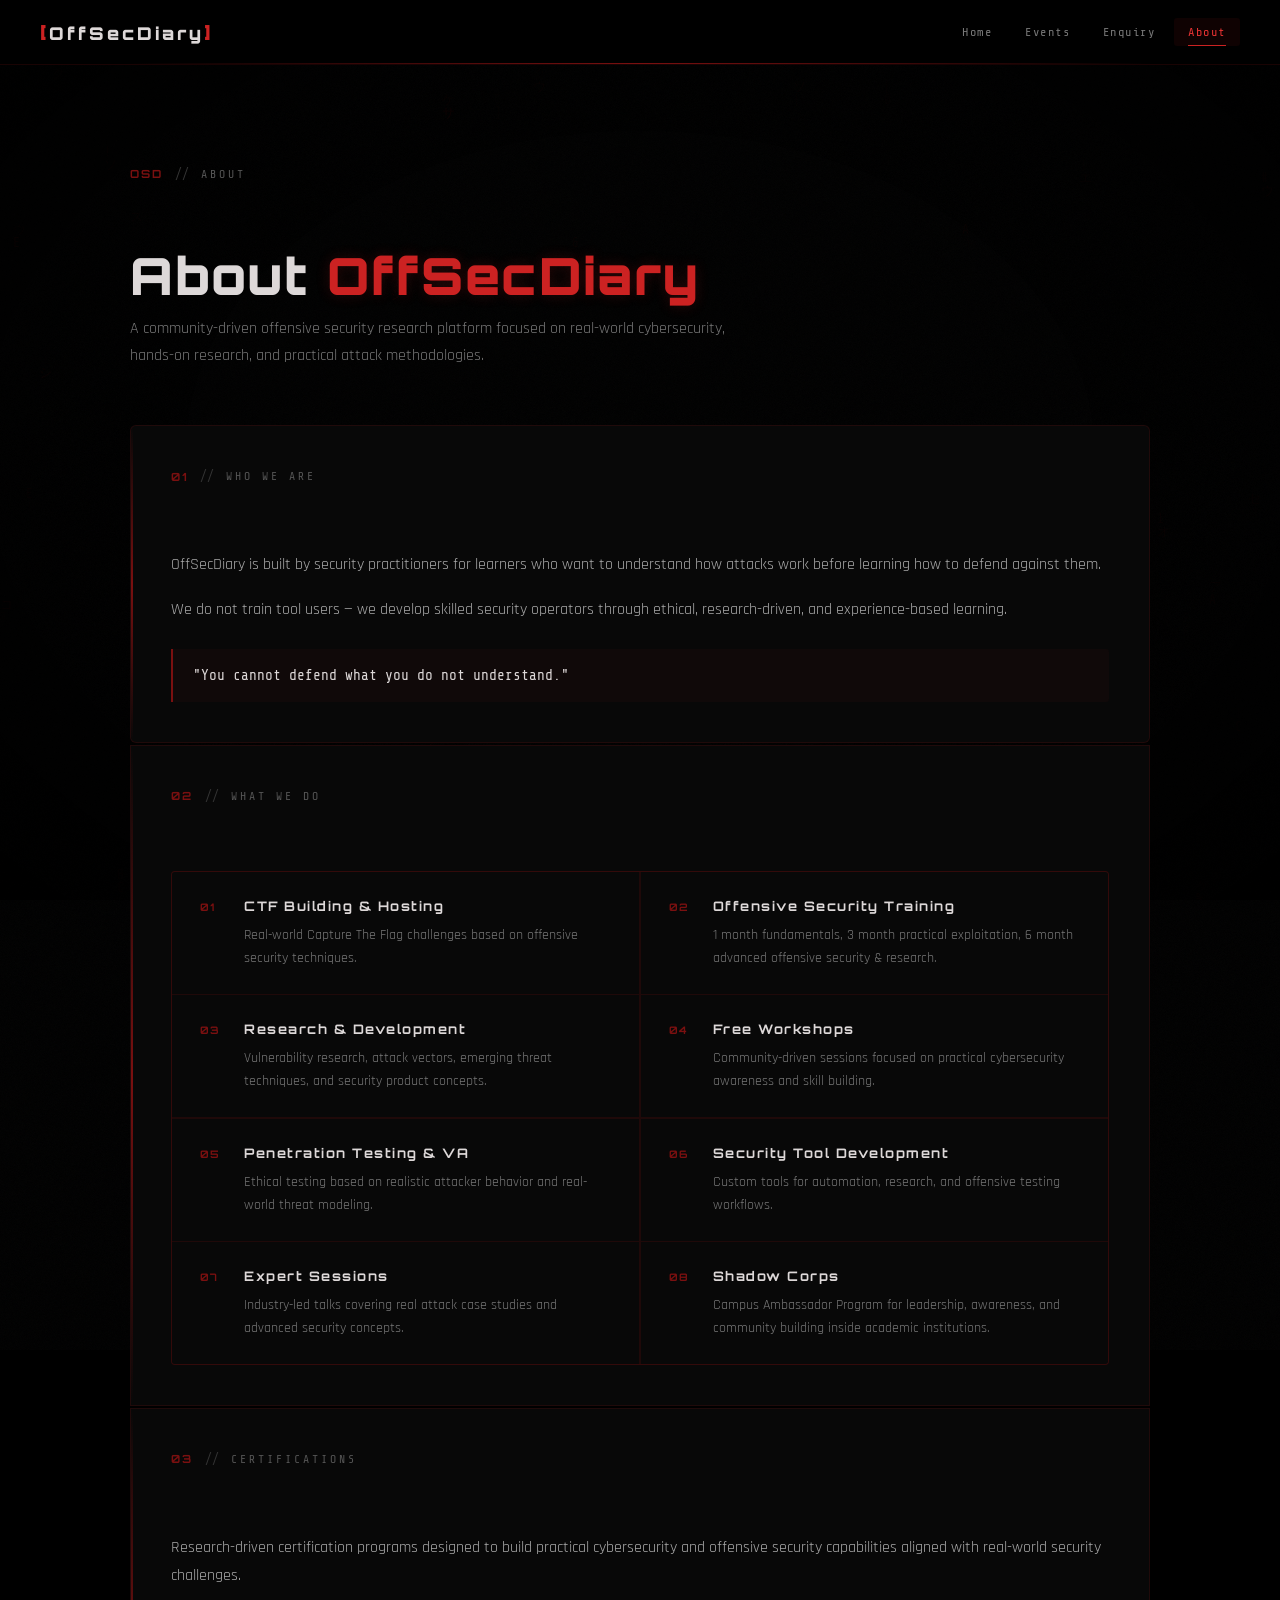
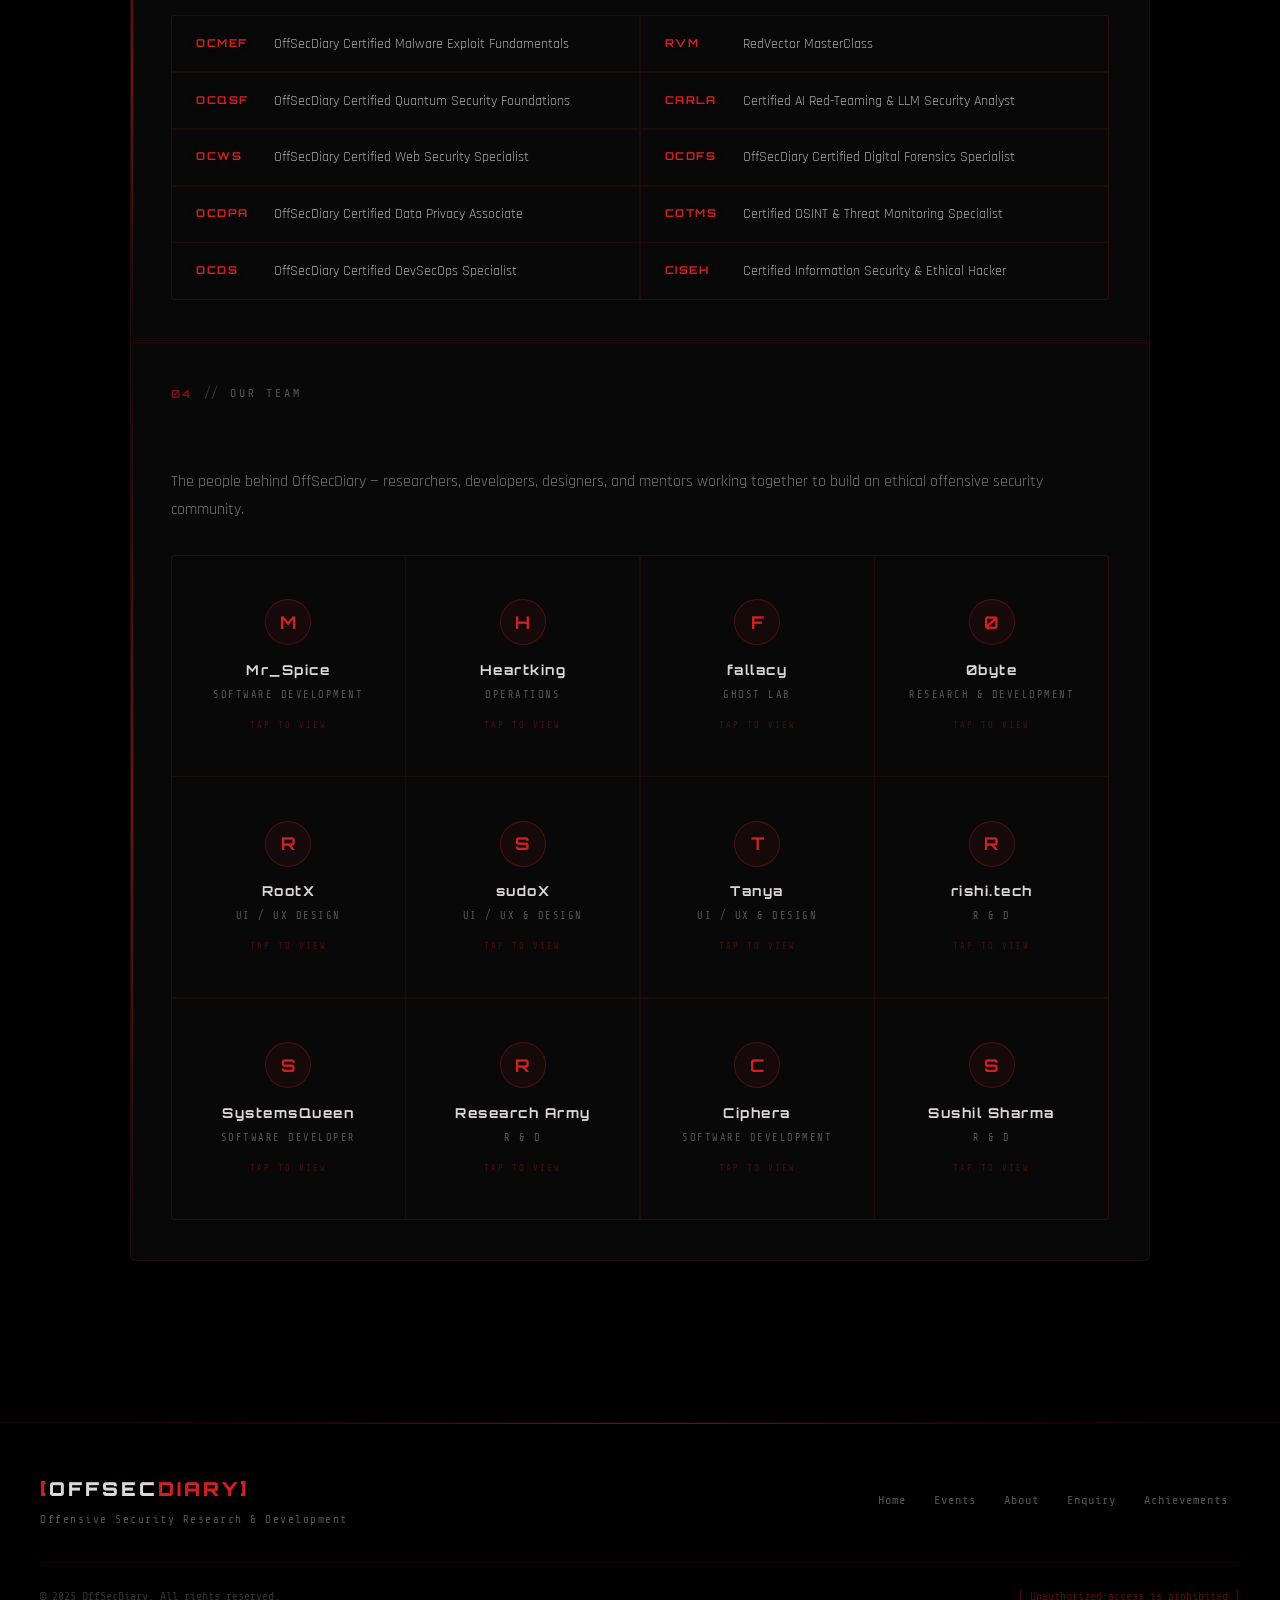
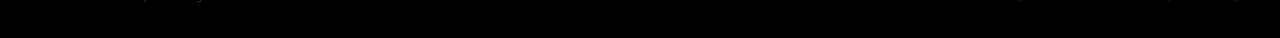
==== html/about.html @ 9fb56f32 "Initial commit - OffSecDiary Website V1" ====
<!DOCTYPE html>
<html lang="en">
<head>
  <meta charset="UTF-8" />
  <meta name="viewport" content="width=device-width, initial-scale=1.0" />
  <title>About — OffSecDiary</title>
  <link rel="preconnect" href="https://fonts.googleapis.com">
  <link rel="preconnect" href="https://fonts.gstatic.com" crossorigin>
  <link href="https://fonts.googleapis.com/css2?family=Orbitron:wght@700;900&family=Rajdhani:wght@300;400;500;600&family=Share+Tech+Mono&display=swap" rel="stylesheet">
  <link rel="stylesheet" href="../css/home.css">
  <link rel="stylesheet" href="../css/about.css">
</head>
<body>

  <canvas id="bg-canvas"></canvas>
  <div class="grain"></div>
  <div class="vignette"></div>

  <!-- NAV -->
  <nav class="nav">
    <div class="nav-inner">
      <a href="home.html" class="nav-logo">
        <span class="nl-b">[</span>OffSecDiary<span class="nl-b">]</span>
      </a>
      <button class="nav-burger" id="burger" aria-label="Toggle menu">
        <span></span><span></span><span></span>
      </button>
      <ul class="nav-links" id="navLinks">
        <li><a href="home.html">Home</a></li>
        <li><a href="events.html">Events</a></li>
        <li><a href="enquiry.html">Enquiry</a></li>
        <li><a href="about.html" class="active">About</a></li>
        <!--<li><a href="achievements.html">Achievements</a></li>-->
      </ul>
    </div>
  </nav>

  <!-- PAGE -->
  <main class="page-main">
    <div class="page-inner">

      <!-- Page header -->
      <div class="page-header" data-reveal>
        <div class="sec-label">
          <span class="slab-n">OSD</span>
          <span class="slab-slash">//</span>
          <span class="slab-t">ABOUT</span>
        </div>
        <h1 class="page-title">About <span class="t-red">OffSecDiary</span></h1>
        <p class="page-sub">A community-driven offensive security research platform focused on real-world cybersecurity, hands-on research, and practical attack methodologies.</p>
      </div>

      <!-- ===== 01 WHO WE ARE ===== -->
      <div class="about-block" data-reveal>
        <div class="sec-label">
          <span class="slab-n">01</span>
          <span class="slab-slash">//</span>
          <span class="slab-t">WHO WE ARE</span>
        </div>
        <div class="about-block-body">
          <p>OffSecDiary is built by security practitioners for learners who want to understand how attacks work before learning how to defend against them.</p>
          <p>We do not train tool users — we develop skilled security operators through ethical, research-driven, and experience-based learning.</p>
          <blockquote class="about-quote">"You cannot defend what you do not understand."</blockquote>
        </div>
      </div>

      <!-- ===== 02 WHAT WE DO ===== -->
      <div class="about-block" data-reveal>
        <div class="sec-label">
          <span class="slab-n">02</span>
          <span class="slab-slash">//</span>
          <span class="slab-t">WHAT WE DO</span>
        </div>
        <div class="about-block-body">
          <div class="what-grid">

            <div class="what-item">
              <span class="what-num">01</span>
              <div>
                <h4>CTF Building &amp; Hosting</h4>
                <p>Real-world Capture The Flag challenges based on offensive security techniques.</p>
              </div>
            </div>

            <div class="what-item">
              <span class="what-num">02</span>
              <div>
                <h4>Offensive Security Training</h4>
                <p>1 month fundamentals, 3 month practical exploitation, 6 month advanced offensive security &amp; research.</p>
              </div>
            </div>

            <div class="what-item">
              <span class="what-num">03</span>
              <div>
                <h4>Research &amp; Development</h4>
                <p>Vulnerability research, attack vectors, emerging threat techniques, and security product concepts.</p>
              </div>
            </div>

            <div class="what-item">
              <span class="what-num">04</span>
              <div>
                <h4>Free Workshops</h4>
                <p>Community-driven sessions focused on practical cybersecurity awareness and skill building.</p>
              </div>
            </div>

            <div class="what-item">
              <span class="what-num">05</span>
              <div>
                <h4>Penetration Testing &amp; VA</h4>
                <p>Ethical testing based on realistic attacker behavior and real-world threat modeling.</p>
              </div>
            </div>

            <div class="what-item">
              <span class="what-num">06</span>
              <div>
                <h4>Security Tool Development</h4>
                <p>Custom tools for automation, research, and offensive testing workflows.</p>
              </div>
            </div>

            <div class="what-item">
              <span class="what-num">07</span>
              <div>
                <h4>Expert Sessions</h4>
                <p>Industry-led talks covering real attack case studies and advanced security concepts.</p>
              </div>
            </div>

            <div class="what-item">
              <span class="what-num">08</span>
              <div>
                <h4>Shadow Corps</h4>
                <p>Campus Ambassador Program for leadership, awareness, and community building inside academic institutions.</p>
              </div>
            </div>

          </div>
        </div>
      </div>

      <!-- ===== 03 CERTIFICATIONS ===== -->
      <div class="about-block" data-reveal>
        <div class="sec-label">
          <span class="slab-n">03</span>
          <span class="slab-slash">//</span>
          <span class="slab-t">CERTIFICATIONS</span>
        </div>
        <div class="about-block-body">
          <p>Research-driven certification programs designed to build practical cybersecurity and offensive security capabilities aligned with real-world security challenges.</p>
          <div class="cert-grid">

            <div class="cert-item">
              <span class="cert-code">OCMEF</span>
              <span class="cert-name">OffSecDiary Certified Malware Exploit Fundamentals</span>
            </div>

            <div class="cert-item">
              <span class="cert-code">RVM</span>
              <span class="cert-name">RedVector MasterClass</span>
            </div>

            <div class="cert-item">
              <span class="cert-code">OCQSF</span>
              <span class="cert-name">OffSecDiary Certified Quantum Security Foundations</span>
            </div>

            <div class="cert-item">
              <span class="cert-code">CARLA</span>
              <span class="cert-name">Certified AI Red-Teaming &amp; LLM Security Analyst</span>
            </div>

            <div class="cert-item">
              <span class="cert-code">OCWS</span>
              <span class="cert-name">OffSecDiary Certified Web Security Specialist</span>
            </div>

            <div class="cert-item">
              <span class="cert-code">OCDFS</span>
              <span class="cert-name">OffSecDiary Certified Digital Forensics Specialist</span>
            </div>

            <div class="cert-item">
              <span class="cert-code">OCDPA</span>
              <span class="cert-name">OffSecDiary Certified Data Privacy Associate</span>
            </div>

            <div class="cert-item">
              <span class="cert-code">COTMS</span>
              <span class="cert-name">Certified OSINT &amp; Threat Monitoring Specialist</span>
            </div>

            <div class="cert-item">
              <span class="cert-code">OCDS</span>
              <span class="cert-name">OffSecDiary Certified DevSecOps Specialist</span>
            </div>

            <div class="cert-item">
              <span class="cert-code">CISEH</span>
              <span class="cert-name">Certified Information Security &amp; Ethical Hacker</span>
            </div>

          </div>
        </div>
      </div>

      <!-- ===== 04 TEAM ===== -->
      <div class="about-block" data-reveal>
        <div class="sec-label">
          <span class="slab-n">04</span>
          <span class="slab-slash">//</span>
          <span class="slab-t">OUR TEAM</span>
        </div>
        <p class="about-block-desc">The people behind OffSecDiary — researchers, developers, designers, and mentors working together to build an ethical offensive security community.</p>

        <div class="team-grid">

          <div class="team-card" tabindex="0">
            <div class="team-inner">
              <div class="team-front">
                <span class="team-avatar">M</span>
                <h3>Mr_Spice</h3>
                <span class="team-role">Software Development</span>
                <span class="team-flip-hint">TAP TO VIEW</span>
              </div>
              <div class="team-back">
                <h4>Mr_Spice</h4>
                <ul>
                  <li>Full-stack development</li>
                  <li>Testing</li>
                </ul>
              </div>
            </div>
          </div>

          <div class="team-card" tabindex="0">
            <div class="team-inner">
              <div class="team-front">
                <span class="team-avatar">H</span>
                <h3>Heartking</h3>
                <span class="team-role">Operations</span>
                <span class="team-flip-hint">TAP TO VIEW</span>
              </div>
              <div class="team-back">
                <h4>Heartking</h4>
                <ul>
                  <li>Detection engineering</li>
                  <li>Purple teaming</li>
                </ul>
              </div>
            </div>
          </div>

          <div class="team-card" tabindex="0">
            <div class="team-inner">
              <div class="team-front">
                <span class="team-avatar">F</span>
                <h3>fallacy</h3>
                <span class="team-role">Ghost Lab</span>
                <span class="team-flip-hint">TAP TO VIEW</span>
              </div>
              <div class="team-back">
                <h4>fallacy</h4>
                <ul>
                  <li>Java</li>
                  <li>C</li>
                  <li>Python</li>
                  <li>SolidWorks</li>
                </ul>
              </div>
            </div>
          </div>

          <div class="team-card" tabindex="0">
            <div class="team-inner">
              <div class="team-front">
                <span class="team-avatar">0</span>
                <h3>0byte</h3>
                <span class="team-role">Research &amp; Development</span>
                <span class="team-flip-hint">TAP TO VIEW</span>
              </div>
              <div class="team-back">
                <h4>0byte</h4>
                <ul>
                  <li>Vulnerability assessment</li>
                  <li>Penetration testing</li>
                </ul>
              </div>
            </div>
          </div>

          <div class="team-card" tabindex="0">
            <div class="team-inner">
              <div class="team-front">
                <span class="team-avatar">R</span>
                <h3>RootX</h3>
                <span class="team-role">UI / UX Design</span>
                <span class="team-flip-hint">TAP TO VIEW</span>
              </div>
              <div class="team-back">
                <h4>RootX</h4>
                <ul>
                  <li>Python</li>
                  <li>UI design</li>
                  <li>Cybersecurity</li>
                </ul>
              </div>
            </div>
          </div>

          <div class="team-card" tabindex="0">
            <div class="team-inner">
              <div class="team-front">
                <span class="team-avatar">S</span>
                <h3>sudoX</h3>
                <span class="team-role">UI / UX &amp; Design</span>
                <span class="team-flip-hint">TAP TO VIEW</span>
              </div>
              <div class="team-back">
                <h4>sudoX</h4>
                <ul>
                  <li>Python</li>
                  <li>UI/UX design</li>
                </ul>
              </div>
            </div>
          </div>

          <div class="team-card" tabindex="0">
            <div class="team-inner">
              <div class="team-front">
                <span class="team-avatar">T</span>
                <h3>Tanya</h3>
                <span class="team-role">UI / UX &amp; Design</span>
                <span class="team-flip-hint">TAP TO VIEW</span>
              </div>
              <div class="team-back">
                <h4>Tanya</h4>
                <ul>
                  <li>Python</li>
                  <li>UI/UX</li>
                </ul>
              </div>
            </div>
          </div>

          <div class="team-card" tabindex="0">
            <div class="team-inner">
              <div class="team-front">
                <span class="team-avatar">R</span>
                <h3>rishi.tech</h3>
                <span class="team-role">R &amp; D</span>
                <span class="team-flip-hint">TAP TO VIEW</span>
              </div>
              <div class="team-back">
                <h4>rishi.tech</h4>
                <ul>
                  <li>Research</li>
                  <li>Technical analysis</li>
                </ul>
              </div>
            </div>
          </div>

          <div class="team-card" tabindex="0">
            <div class="team-inner">
              <div class="team-front">
                <span class="team-avatar">S</span>
                <h3>SystemsQueen</h3>
                <span class="team-role">Software Developer</span>
                <span class="team-flip-hint">TAP TO VIEW</span>
              </div>
              <div class="team-back">
                <h4>SystemsQueen</h4>
                <ul>
                  <li>Backend development</li>
                  <li>API design</li>
                  <li>System architecture</li>
                </ul>
              </div>
            </div>
          </div>

          <div class="team-card" tabindex="0">
            <div class="team-inner">
              <div class="team-front">
                <span class="team-avatar">R</span>
                <h3>Research Army</h3>
                <span class="team-role">R &amp; D</span>
                <span class="team-flip-hint">TAP TO VIEW</span>
              </div>
              <div class="team-back">
                <h4>Research Army</h4>
                <ul>
                  <li>NLP (learning)</li>
                </ul>
              </div>
            </div>
          </div>

          <div class="team-card" tabindex="0">
            <div class="team-inner">
              <div class="team-front">
                <span class="team-avatar">C</span>
                <h3>Ciphera</h3>
                <span class="team-role">Software Development</span>
                <span class="team-flip-hint">TAP TO VIEW</span>
              </div>
              <div class="team-back">
                <h4>Ciphera</h4>
                <ul>
                  <li>Frontend development</li>
                  <li>UI structuring</li>
                  <li>Secure design</li>
                </ul>
              </div>
            </div>
          </div>

          <div class="team-card" tabindex="0">
            <div class="team-inner">
              <div class="team-front">
                <span class="team-avatar">S</span>
                <h3>Sushil Sharma</h3>
                <span class="team-role">R &amp; D</span>
                <span class="team-flip-hint">TAP TO VIEW</span>
              </div>
              <div class="team-back">
                <h4>Sushil Sharma</h4>
                <ul>
                  <li>Research</li>
                </ul>
              </div>
            </div>
          </div>

        </div>
      </div>

    </div>
  </main>

  <!-- FOOTER -->
  <footer class="footer">
    <div class="footer-inner">
      <div class="footer-top">
        <div class="ft-brand">
          <span class="ft-logo"><span class="nl-b">[</span>OFFSEC<span class="t-red">DIARY</span><span class="nl-b">]</span></span>
          <span class="ft-tagline">Offensive Security Research &amp; Development</span>
        </div>
        <nav class="ft-nav">
          <a href="home.html">Home</a>
          <a href="events.html">Events</a>
          <a href="about.html">About</a>
          <a href="enquiry.html">Enquiry</a>
          <a href="achievements.html">Achievements</a>
        </nav>
      </div>
      <div class="footer-bottom">
        <span>© 2025 OffSecDiary. All rights reserved.</span>
        <span class="ft-warn">[ Unauthorized access is prohibited ]</span>
      </div>
    </div>
  </footer>

  <script src="../js/home.js"></script>
  <script src="../js/about.js"></script>
</body>
</html>
---- css/home.css ----
/* =====================================================
   OFFSECDIARY — home.css
   Theme: Black · Deep Red · Maroon · Dark Grey
   ===================================================== */

/* ---- Variables ---- */
:root {
  --black:       #000000;
  --bg-1:        #080808;
  --bg-2:        #0e0e0e;
  --bg-3:        #141414;
  --bg-4:        #1a1a1a;

  --red:         #cc2222;
  --red-bright:  #e83333;
  --red-dim:     #7a1010;
  --maroon:      #5c0f0f;
  --maroon-deep: #300808;

  --grey-1: #222222;
  --grey-2: #333333;
  --grey-3: #555555;
  --grey-4: #777777;
  --grey-5: #aaaaaa;
  --grey-6: #cccccc;

  --text:       #ddd8d8;
  --text-muted: #666666;

  --border:     rgba(140, 20, 20, 0.18);
  --border-mid: rgba(180, 30, 30, 0.35);
  --border-hi:  rgba(204, 34, 34, 0.6);

  --glow:    rgba(204, 34, 34, 0.4);
  --glow-sm: rgba(204, 34, 34, 0.2);

  --font-display: 'Orbitron', sans-serif;
  --font-body:    'Rajdhani', sans-serif;
  --font-mono:    'Share Tech Mono', monospace;

  --ease: cubic-bezier(0.4, 0, 0.2, 1);
  --dur: 0.35s;
  --dur-slow: 0.7s;
}

/* ---- Reset ---- */
*, *::before, *::after { margin: 0; padding: 0; box-sizing: border-box; }
html { scroll-behavior: smooth; overflow-x: hidden; }
body {
  font-family: var(--font-body);
  background: var(--black);
  color: var(--text);
  overflow-x: hidden;
  line-height: 1.65;
  -webkit-font-smoothing: antialiased;
}
a { text-decoration: none; color: inherit; }
ul { list-style: none; }

/* ---- Ambient Layers ---- */
#bg-canvas {
  position: fixed;
  inset: 0;
  z-index: 0;
  opacity: 0.06;
  pointer-events: none;
}

.grain {
  position: fixed;
  inset: -50%;
  z-index: 1;
  width: 200%;
  height: 200%;
  opacity: 0.025;
  pointer-events: none;
  background-image: url("data:image/svg+xml,%3Csvg viewBox='0 0 512 512' xmlns='http://www.w3.org/2000/svg'%3E%3Cfilter id='n'%3E%3CfeTurbulence type='fractalNoise' baseFrequency='0.75' numOctaves='4' stitchTiles='stitch'/%3E%3C/filter%3E%3Crect width='100%25' height='100%25' filter='url(%23n)'/%3E%3C/svg%3E");
  background-size: 256px;
  animation: grain-shift 8s steps(10) infinite;
}

@keyframes grain-shift {
  0%   { transform: translate(0, 0); }
  10%  { transform: translate(-5%, -5%); }
  20%  { transform: translate(-10%, 5%); }
  30%  { transform: translate(5%, -10%); }
  40%  { transform: translate(-5%, 15%); }
  50%  { transform: translate(-10%, 5%); }
  60%  { transform: translate(15%, 0); }
  70%  { transform: translate(0, 10%); }
  80%  { transform: translate(-15%, 0); }
  90%  { transform: translate(10%, 5%); }
  100% { transform: translate(5%, 0); }
}

.vignette {
  position: fixed;
  inset: 0;
  z-index: 2;
  background: radial-gradient(ellipse at center, transparent 50%, rgba(0,0,0,0.75) 100%);
  pointer-events: none;
}

/* ===================== NAV ===================== */
.nav {
  position: fixed;
  top: 0; left: 0; right: 0;
  z-index: 100;
  background: rgba(0,0,0,0.9);
  backdrop-filter: blur(20px);
  border-bottom: 1px solid var(--border);
}

.nav::after {
  content: '';
  position: absolute;
  bottom: 0; left: 10%; right: 10%;
  height: 1px;
  background: linear-gradient(90deg, transparent, var(--red-dim), transparent);
}

.nav-inner {
  max-width: 1280px;
  margin: 0 auto;
  padding: 0 2.5rem;
  height: 64px;
  display: flex;
  align-items: center;
  gap: 3rem;
}

.nav-logo {
  font-family: var(--font-display);
  font-size: 1.1rem;
  font-weight: 900;
  letter-spacing: 3px;
  color: var(--text);
  white-space: nowrap;
}

.nl-b {
  color: var(--red);
  font-size: 1.3rem;
}

.nav-links {
  display: flex;
  gap: 0.25rem;
  margin-left: auto;
}

.nav-links a {
  font-family: var(--font-mono);
  font-size: 0.75rem;
  letter-spacing: 1.5px;
  color: var(--grey-4);
  padding: 0.45rem 0.9rem;
  border-radius: 3px;
  transition: color var(--dur) var(--ease),
              background var(--dur) var(--ease);
  position: relative;
}

.nav-links a::after {
  content: '';
  position: absolute;
  bottom: 0; left: 0.9rem; right: 0.9rem;
  height: 1px;
  background: var(--red);
  transform: scaleX(0);
  transform-origin: left;
  transition: transform var(--dur) var(--ease);
}

.nav-links a:hover,
.nav-links a.active {
  color: var(--text);
  background: rgba(204,34,34,0.07);
}

.nav-links a.active { color: var(--red-bright); }

.nav-links a:hover::after,
.nav-links a.active::after {
  transform: scaleX(1);
}

/* Mobile burger */
.nav-burger {
  display: none;
  flex-direction: column;
  gap: 5px;
  background: none;
  border: 1px solid var(--border-mid);
  padding: 0.45rem 0.5rem;
  border-radius: 3px;
  cursor: pointer;
  margin-left: auto;
}

.nav-burger span {
  width: 20px;
  height: 2px;
  background: var(--red);
  display: block;
  transition: var(--dur) var(--ease);
}

/* ===================== HERO ===================== */
.hero {
  min-height: 100vh;
  display: flex;
  align-items: center;
  justify-content: center;
  padding: 100px 2.5rem 6rem;
  position: relative;
  z-index: 10;
  overflow: hidden;
}

/* Subtle grid overlay */
.hero::before {
  content: '';
  position: absolute;
  inset: 0;
  background-image:
    linear-gradient(rgba(140,20,20,0.05) 1px, transparent 1px),
    linear-gradient(90deg, rgba(140,20,20,0.05) 1px, transparent 1px);
  background-size: 80px 80px;
  pointer-events: none;
}

/* Radial red glow under content */
.hero::after {
  content: '';
  position: absolute;
  top: 50%; left: 50%;
  transform: translate(-50%, -50%);
  width: 700px;
  height: 700px;
  background: radial-gradient(ellipse, rgba(92,15,15,0.18) 0%, transparent 70%);
  pointer-events: none;
}

.hero-inner {
  max-width: 820px;
  width: 100%;
  text-align: center;
  position: relative;
  z-index: 2;
  display: flex;
  flex-direction: column;
  align-items: center;
  gap: 2.5rem;
}

/* Logo block */
.hero-logo-block {
  display: flex;
  align-items: center;
  gap: 2rem;
}

.logo-mark {
  width: 80px;
  height: 80px;
  flex-shrink: 0;
  filter: drop-shadow(0 0 12px rgba(204,34,34,0.35));
  animation: logo-breathe 4s ease-in-out infinite;
}

@keyframes logo-breathe {
  0%,100% { filter: drop-shadow(0 0 12px rgba(204,34,34,0.35)); }
  50%      { filter: drop-shadow(0 0 22px rgba(204,34,34,0.6)); }
}

.logo-text-block {
  text-align: left;
}

.logo-wordmark {
  font-family: var(--font-display);
  font-size: clamp(2.2rem, 6vw, 3.8rem);
  font-weight: 900;
  letter-spacing: 4px;
  color: var(--text);
  line-height: 1;
  margin-bottom: 0.4rem;
}

.lw-red {
  color: var(--red);
  text-shadow: 0 0 18px var(--glow-sm);
}

.logo-tagline {
  font-family: var(--font-mono);
  font-size: 0.78rem;
  color: var(--grey-4);
  letter-spacing: 2px;
  text-transform: uppercase;
}

/* Divider */
.hero-rule {
  display: flex;
  align-items: center;
  gap: 1rem;
  width: 100%;
  max-width: 600px;
}

.hr-line {
  flex: 1;
  height: 1px;
  background: linear-gradient(90deg, transparent, var(--border-mid));
}

.hr-line:last-child {
  background: linear-gradient(90deg, var(--border-mid), transparent);
}

.hr-mono {
  font-family: var(--font-mono);
  font-size: 0.7rem;
  color: var(--red-dim);
  letter-spacing: 2px;
  white-space: nowrap;
}

/* Hero description */
.hero-desc {
  font-size: 1.1rem;
  color: var(--grey-5);
  line-height: 1.8;
  max-width: 620px;
  font-weight: 400;
}

/* CTA buttons */
.hero-actions {
  display: flex;
  gap: 1rem;
  flex-wrap: wrap;
  justify-content: center;
}

.btn-primary,
.btn-ghost {
  font-family: var(--font-display);
  font-size: 0.75rem;
  font-weight: 700;
  letter-spacing: 2px;
  padding: 0.8rem 2rem;
  border-radius: 3px;
  display: inline-flex;
  align-items: center;
  cursor: pointer;
  transition: all var(--dur) var(--ease);
}

.btn-primary {
  background: var(--maroon);
  color: var(--text);
  border: 1px solid var(--red-dim);
  box-shadow: 0 0 20px rgba(92,15,15,0.4), inset 0 0 15px rgba(204,34,34,0.05);
}

.btn-primary:hover {
  background: var(--red-dim);
  border-color: var(--red);
  box-shadow: 0 0 30px var(--glow-sm), 0 0 60px rgba(204,34,34,0.1);
  transform: translateY(-2px);
}

.btn-ghost {
  background: transparent;
  color: var(--grey-4);
  border: 1px solid var(--grey-2);
}

.btn-ghost:hover {
  border-color: var(--border-mid);
  color: var(--text);
  background: rgba(204,34,34,0.04);
  transform: translateY(-2px);
}

/* Scroll indicator */
.hero-scroll {
  position: absolute;
  bottom: 2.5rem;
  left: 50%;
  transform: translateX(-50%);
  display: flex;
  flex-direction: column;
  align-items: center;
  gap: 0.5rem;
  opacity: 0.35;
  pointer-events: none;
}

.hs-line {
  width: 1px;
  height: 36px;
  background: linear-gradient(to bottom, transparent, var(--red));
  animation: hs-pulse 2.5s ease-in-out infinite;
}

@keyframes hs-pulse {
  0%,100% { opacity: 0.4; }
  50%      { opacity: 1; }
}

.hs-text {
  font-family: var(--font-mono);
  font-size: 0.6rem;
  letter-spacing: 3px;
  color: var(--red);
}

/* ===================== SECTION SHARED ===================== */
.sec {
  position: relative;
  z-index: 10;
}

.sec-alt {
  background: var(--bg-1);
}

.sec-alt::before,
.sec-alt::after {
  content: '';
  position: absolute;
  left: 0; right: 0;
  height: 1px;
  background: linear-gradient(90deg, transparent, var(--border-mid), transparent);
}
.sec-alt::before { top: 0; }
.sec-alt::after  { bottom: 0; }

.sec-inner {
  max-width: 1280px;
  margin: 0 auto;
  padding: 7rem 2.5rem;
}

/* Section label */
.sec-label {
  display: flex;
  align-items: center;
  gap: 0.75rem;
  margin-bottom: 4rem;
}

.slab-n {
  font-family: var(--font-display);
  font-size: 0.7rem;
  font-weight: 700;
  color: var(--red-dim);
  letter-spacing: 2px;
}

.slab-slash {
  font-family: var(--font-mono);
  color: var(--grey-2);
  font-size: 0.8rem;
}

.slab-t {
  font-family: var(--font-mono);
  font-size: 0.72rem;
  letter-spacing: 3px;
  color: var(--grey-3);
}

/* Section headings */
.sec-heading {
  font-family: var(--font-display);
  font-size: clamp(2rem, 5vw, 3.2rem);
  font-weight: 900;
  line-height: 1.05;
  color: var(--text);
  letter-spacing: 1px;
}

.sec-heading-center {
  text-align: center;
  margin-bottom: 3.5rem;
}

.t-red {
  color: var(--red);
  text-shadow: 0 0 14px var(--glow-sm);
}

/* ===================== ABOUT ===================== */
.about-grid {
  display: grid;
  grid-template-columns: 1fr 1.4fr;
  gap: 5rem;
  align-items: start;
}

.about-right p {
  font-size: 1.02rem;
  color: var(--grey-5);
  line-height: 1.85;
  margin-bottom: 1.2rem;
}

.about-pillars {
  display: flex;
  flex-direction: column;
  gap: 0.65rem;
  margin-top: 2rem;
  padding-top: 2rem;
  border-top: 1px solid var(--border);
}

.ap-item {
  display: flex;
  align-items: center;
  gap: 0.8rem;
  font-family: var(--font-mono);
  font-size: 0.8rem;
  color: var(--grey-4);
  letter-spacing: 1px;
}

.ap-dot {
  width: 5px;
  height: 5px;
  background: var(--red);
  border-radius: 50%;
  flex-shrink: 0;
  box-shadow: 0 0 6px var(--glow-sm);
}

/* ===================== WHO WE ARE ===================== */
.who-grid {
  display: grid;
  grid-template-columns: repeat(3, 1fr);
  gap: 1.5px;
  background: var(--border);
  border: 1px solid var(--border);
  border-radius: 6px;
  overflow: hidden;
}

.who-card {
  background: var(--bg-1);
  padding: 2.5rem 2rem;
  position: relative;
  transition: background var(--dur) var(--ease);
}

.who-card::before {
  content: '';
  position: absolute;
  top: 0; left: 0; right: 0;
  height: 2px;
  background: linear-gradient(90deg, var(--red-dim), var(--maroon));
  transform: scaleX(0);
  transform-origin: left;
  transition: transform 0.5s var(--ease);
}

.who-card:hover { background: var(--bg-2); }
.who-card:hover::before { transform: scaleX(1); }

.wc-icon {
  width: 40px;
  height: 40px;
  border: 1px solid var(--border-mid);
  border-radius: 4px;
  display: flex;
  align-items: center;
  justify-content: center;
  color: var(--red);
  margin-bottom: 1.25rem;
  background: rgba(204,34,34,0.05);
  transition: all var(--dur) var(--ease);
}

.who-card:hover .wc-icon {
  border-color: var(--red);
  box-shadow: 0 0 12px var(--glow-sm);
}

.wc-icon svg { width: 20px; height: 20px; }

.who-card h3 {
  font-family: var(--font-display);
  font-size: 0.88rem;
  font-weight: 700;
  letter-spacing: 1.5px;
  color: var(--text);
  margin-bottom: 0.75rem;
}

.who-card p {
  font-size: 0.92rem;
  color: var(--grey-4);
  line-height: 1.75;
}

/* ===================== WHAT WE DO ===================== */
.work-list {
  display: flex;
  flex-direction: column;
  gap: 0;
  border: 1px solid var(--border);
  border-radius: 6px;
  overflow: hidden;
}

.work-item {
  display: grid;
  grid-template-columns: 60px 1fr auto;
  gap: 2rem;
  align-items: center;
  padding: 2rem 2.5rem;
  border-bottom: 1px solid var(--border);
  background: var(--bg-1);
  transition: background var(--dur) var(--ease), border-color var(--dur) var(--ease);
  position: relative;
  overflow: hidden;
}

.work-item::before {
  content: '';
  position: absolute;
  left: 0; top: 0; bottom: 0;
  width: 2px;
  background: var(--red);
  transform: scaleY(0);
  transform-origin: bottom;
  transition: transform 0.4s var(--ease);
}

.work-item:last-child { border-bottom: none; }
.work-item:hover { background: var(--bg-2); }
.work-item:hover::before { transform: scaleY(1); }

.wi-num {
  font-family: var(--font-display);
  font-size: 0.75rem;
  font-weight: 700;
  color: var(--red-dim);
  letter-spacing: 1px;
  text-align: center;
}

.wi-body { }

.wi-title {
  font-family: var(--font-display);
  font-size: 0.92rem;
  font-weight: 700;
  letter-spacing: 1.5px;
  color: var(--text);
  margin-bottom: 0.4rem;
  transition: color var(--dur) var(--ease);
}

.work-item:hover .wi-title { color: var(--red-bright); }

.wi-desc {
  font-size: 0.9rem;
  color: var(--grey-4);
  line-height: 1.6;
}

.wi-tag {
  font-family: var(--font-mono);
  font-size: 0.65rem;
  letter-spacing: 2px;
  color: var(--grey-3);
  border: 1px solid var(--grey-1);
  padding: 0.3rem 0.8rem;
  border-radius: 2px;
  white-space: nowrap;
  text-align: right;
  transition: all var(--dur) var(--ease);
}

.work-item:hover .wi-tag {
  border-color: var(--border-mid);
  color: var(--red);
}

/* ===================== FOOTER ===================== */
.footer {
  position: relative;
  z-index: 10;
  background: var(--black);
  border-top: 1px solid var(--border);
}

.footer::before {
  content: '';
  position: absolute;
  top: 0; left: 10%; right: 10%;
  height: 1px;
  background: linear-gradient(90deg, transparent, var(--red-dim), transparent);
}

.footer-inner {
  max-width: 1280px;
  margin: 0 auto;
  padding: 3rem 2.5rem 2rem;
}

.footer-top {
  display: flex;
  justify-content: space-between;
  align-items: center;
  gap: 2rem;
  margin-bottom: 2rem;
  flex-wrap: wrap;
}

.ft-brand {
  display: flex;
  flex-direction: column;
  gap: 0.35rem;
}

.ft-logo {
  font-family: var(--font-display);
  font-size: 1.2rem;
  font-weight: 900;
  letter-spacing: 3px;
}

.ft-tagline {
  font-family: var(--font-mono);
  font-size: 0.7rem;
  color: var(--grey-3);
  letter-spacing: 1.5px;
}

.ft-nav {
  display: flex;
  gap: 0.25rem;
  flex-wrap: wrap;
}

.ft-nav a {
  font-family: var(--font-mono);
  font-size: 0.75rem;
  letter-spacing: 1px;
  color: var(--grey-3);
  padding: 0.4rem 0.75rem;
  border-radius: 3px;
  transition: all var(--dur) var(--ease);
}

.ft-nav a:hover {
  color: var(--text);
  background: rgba(204,34,34,0.07);
}

.footer-bottom {
  border-top: 1px solid var(--border);
  padding-top: 1.5rem;
  display: flex;
  justify-content: space-between;
  align-items: center;
  flex-wrap: wrap;
  gap: 0.5rem;
}

.footer-bottom span {
  font-family: var(--font-mono);
  font-size: 0.72rem;
  color: var(--grey-2);
}

.ft-warn {
  color: var(--red-dim) !important;
  opacity: 0.7;
}

/* ===================== SCROLL REVEAL ===================== */
[data-reveal] {
  opacity: 0;
  transform: translateY(24px);
  transition: opacity var(--dur-slow) var(--ease),
              transform var(--dur-slow) var(--ease);
}

[data-reveal].visible {
  opacity: 1;
  transform: translateY(0);
}

[data-delay="1"] { transition-delay: 0.1s; }
[data-delay="2"] { transition-delay: 0.2s; }
[data-delay="3"] { transition-delay: 0.3s; }

/* ===================== RESPONSIVE ===================== */
@media (max-width: 960px) {
  .about-grid {
    grid-template-columns: 1fr;
    gap: 3rem;
  }

  .who-grid {
    grid-template-columns: 1fr;
  }

  .footer-top {
    flex-direction: column;
    align-items: flex-start;
  }
}

@media (max-width: 768px) {
  .nav-links { display: none; }
  .nav-burger { display: flex; }

  .nav-links.open {
    display: flex;
    flex-direction: column;
    position: absolute;
    top: 64px;
    left: 0; right: 0;
    background: rgba(0,0,0,0.97);
    border-bottom: 1px solid var(--border-mid);
    backdrop-filter: blur(20px);
    padding: 0.75rem 0;
    gap: 0;
  }

  .nav-links.open a {
    padding: 0.75rem 2.5rem;
    border-radius: 0;
    display: block;
  }

  .hero {
    padding: 90px 1.5rem 5rem;
  }

  .hero-logo-block {
    flex-direction: column;
    gap: 1.25rem;
    align-items: center;
  }

  .logo-text-block {
    text-align: center;
  }

  .hero-actions {
    flex-direction: column;
    width: 100%;
  }

  .btn-primary,
  .btn-ghost {
    justify-content: center;
    width: 100%;
  }

  .sec-inner {
    padding: 5rem 1.5rem;
  }

  .work-item {
    grid-template-columns: 48px 1fr;
    gap: 1rem;
    padding: 1.5rem;
  }

  .wi-tag { display: none; }

  .footer-inner {
    padding: 2.5rem 1.5rem 1.5rem;
  }

  .footer-bottom {
    flex-direction: column;
    align-items: flex-start;
  }
}

@media (max-width: 480px) {
  .logo-wordmark {
    font-size: 1.9rem;
  }

  .sec-heading {
    font-size: 1.8rem;
  }

  .hero-desc {
    font-size: 0.97rem;
  }
}
---- css/about.css ----
/* =====================================================
   OFFSECDIARY — about.css
   Extends home.css — same variables, same theme
===================================================== */

/* ---- Page layout (shared with events/enquiry) ---- */
.page-main {
  min-height: 100vh;
  padding: 100px 0 6rem;
  position: relative;
  z-index: 10;
}

.page-inner {
  max-width: 1100px;
  margin: 0 auto;
  padding: 4rem 2.5rem;
}

/* ---- Page header ---- */
.page-header {
  margin-bottom: 3.5rem;
}

.page-title {
  font-family: var(--font-display);
  font-size: clamp(2rem, 5vw, 3.2rem);
  font-weight: 900;
  letter-spacing: 2px;
  color: var(--text);
  margin: 1.25rem 0 0.75rem;
  line-height: 1.05;
}

.page-sub {
  font-size: 1rem;
  color: var(--grey-4);
  max-width: 620px;
  line-height: 1.7;
}

/* =====================================================
   ABOUT BLOCKS
===================================================== */

.about-block {
  background: var(--bg-1);
  border: 1px solid var(--border);
  border-radius: 6px;
  padding: 2.5rem;
  margin-bottom: 1.5px;
  position: relative;
  overflow: hidden;
  transition: border-color var(--dur) var(--ease);
}

/* Stack blocks flush like a list */
.about-block + .about-block {
  border-top: none;
  border-radius: 0;
}

.about-block:first-of-type {
  border-radius: 6px 6px 0 0;
}

.about-block:last-of-type {
  border-radius: 0 0 6px 6px;
  border-top: none;
}

/* Single block — standalone rounding */
.about-block:only-of-type {
  border-radius: 6px;
}

/* Red left accent line */
.about-block::before {
  content: '';
  position: absolute;
  left: 0; top: 0; bottom: 0;
  width: 2px;
  background: linear-gradient(to bottom, transparent, var(--red-dim), transparent);
  transition: background var(--dur) var(--ease);
}

.about-block:hover::before {
  background: linear-gradient(to bottom, transparent, var(--red), transparent);
}

.about-block:hover {
  border-color: var(--border-mid);
}

/* Top divider between blocks */
.about-block + .about-block {
  border-top: 1px solid var(--border);
}

.about-block-body {
  margin-top: 1.75rem;
}

.about-block-body p {
  font-size: 0.97rem;
  color: var(--grey-5);
  line-height: 1.85;
  margin-bottom: 1rem;
}

.about-block-desc {
  font-size: 0.97rem;
  color: var(--grey-4);
  line-height: 1.75;
  margin-top: 0.75rem;
  margin-bottom: 2rem;
}

/* Quote */
.about-quote {
  font-family: var(--font-mono);
  font-size: 0.9rem;
  color: var(--text);
  line-height: 1.7;
  border-left: 2px solid var(--red-dim);
  padding: 0.9rem 1.25rem;
  background: rgba(204,34,34,0.04);
  border-radius: 0 3px 3px 0;
  margin-top: 1.5rem;
}

/* =====================================================
   WHAT WE DO GRID
===================================================== */

.what-grid {
  display: grid;
  grid-template-columns: repeat(2, 1fr);
  gap: 1.5px;
  background: var(--border);
  border: 1px solid var(--border);
  border-radius: 4px;
  overflow: hidden;
}

.what-item {
  background: var(--bg-1);
  padding: 1.5rem 1.75rem;
  display: flex;
  gap: 1.25rem;
  align-items: flex-start;
  transition: background var(--dur) var(--ease);
  position: relative;
  overflow: hidden;
}

.what-item::before {
  content: '';
  position: absolute;
  top: 0; left: 0; right: 0;
  height: 1px;
  background: linear-gradient(90deg, var(--red-dim), transparent);
  transform: scaleX(0);
  transform-origin: left;
  transition: transform 0.4s var(--ease);
}

.what-item:hover { background: var(--bg-2); }
.what-item:hover::before { transform: scaleX(1); }

.what-num {
  font-family: var(--font-display);
  font-size: 0.65rem;
  font-weight: 700;
  color: var(--red-dim);
  letter-spacing: 1px;
  flex-shrink: 0;
  padding-top: 3px;
  min-width: 24px;
}

.what-item h4 {
  font-family: var(--font-display);
  font-size: 0.82rem;
  font-weight: 700;
  letter-spacing: 1.5px;
  color: var(--text);
  margin-bottom: 0.4rem;
  transition: color var(--dur) var(--ease);
}

.what-item:hover h4 { color: var(--red-bright); }

.what-item p {
  font-size: 0.87rem;
  color: var(--grey-4);
  line-height: 1.65;
  margin: 0;
}

/* =====================================================
   CERTIFICATIONS GRID
===================================================== */

.cert-grid {
  display: grid;
  grid-template-columns: repeat(2, 1fr);
  gap: 1.5px;
  background: var(--border);
  border: 1px solid var(--border);
  border-radius: 4px;
  overflow: hidden;
  margin-top: 1.5rem;
}

.cert-item {
  background: var(--bg-1);
  padding: 1.1rem 1.5rem;
  display: flex;
  align-items: center;
  gap: 1.25rem;
  transition: background var(--dur) var(--ease);
  position: relative;
  overflow: hidden;
}

.cert-item::before {
  content: '';
  position: absolute;
  left: 0; top: 0; bottom: 0;
  width: 2px;
  background: var(--red);
  transform: scaleY(0);
  transform-origin: bottom;
  transition: transform 0.35s var(--ease);
}

.cert-item:hover { background: var(--bg-2); }
.cert-item:hover::before { transform: scaleY(1); }

.cert-code {
  font-family: var(--font-display);
  font-size: 0.68rem;
  font-weight: 700;
  letter-spacing: 1.5px;
  color: var(--red);
  white-space: nowrap;
  min-width: 58px;
  text-shadow: 0 0 10px var(--glow-sm);
  flex-shrink: 0;
}

.cert-name {
  font-family: var(--font-body);
  font-size: 0.9rem;
  color: var(--grey-5);
  line-height: 1.4;
  transition: color var(--dur) var(--ease);
}

.cert-item:hover .cert-name { color: var(--text); }

.about-list {
  list-style: none;
  display: flex;
  flex-direction: column;
  gap: 0.6rem;
}

.about-list li {
  font-size: 0.92rem;
  color: var(--grey-4);
  line-height: 1.65;
  padding-left: 1.1rem;
  position: relative;
}

.about-list li::before {
  content: '▸';
  position: absolute;
  left: 0;
  color: var(--red-dim);
  font-size: 0.7rem;
  top: 3px;
}

/* =====================================================
   TEAM GRID
===================================================== */

.team-grid {
  display: grid;
  grid-template-columns: repeat(auto-fill, minmax(220px, 1fr));
  gap: 1.5px;
  background: var(--border);
  border: 1px solid var(--border);
  border-radius: 4px;
  overflow: hidden;
}

/* ---- Card ---- */
.team-card {
  perspective: 1200px;
  cursor: pointer;
  outline: none;
}

.team-inner {
  position: relative;
  height: 220px;
  width: 100%;
  transform-style: preserve-3d;
  transition: transform 0.65s cubic-bezier(0.4, 0.2, 0.2, 1);
}

.team-card.flipped .team-inner {
  transform: rotateY(180deg);
}

/* Shared face styles */
.team-front,
.team-back {
  position: absolute;
  inset: 0;
  backface-visibility: hidden;
  display: flex;
  flex-direction: column;
  align-items: center;
  justify-content: center;
  text-align: center;
  padding: 1.5rem 1.25rem;
  background: var(--bg-1);
  transition: background var(--dur) var(--ease);
}

.team-card:hover .team-front,
.team-card.flipped:hover .team-back {
  background: var(--bg-2);
}

/* Top accent line */
.team-front::after {
  content: '';
  position: absolute;
  top: 0; left: 0; right: 0;
  height: 2px;
  background: linear-gradient(90deg, transparent, var(--red-dim), transparent);
  opacity: 0;
  transition: opacity 0.3s ease;
}

.team-card:hover .team-front::after { opacity: 1; }

/* Back face — rotated */
.team-back {
  transform: rotateY(180deg);
  background: var(--bg-2);
  text-align: left;
  align-items: flex-start;
  justify-content: flex-start;
  padding: 1.75rem 1.5rem;
}

/* Avatar circle */
.team-avatar {
  width: 46px;
  height: 46px;
  border-radius: 50%;
  border: 1px solid var(--border-mid);
  background: rgba(204,34,34,0.07);
  display: flex;
  align-items: center;
  justify-content: center;
  font-family: var(--font-display);
  font-size: 1.1rem;
  font-weight: 700;
  color: var(--red);
  margin-bottom: 0.85rem;
  flex-shrink: 0;
  transition: all var(--dur) var(--ease);
}

.team-card:hover .team-avatar {
  border-color: var(--red);
  box-shadow: 0 0 14px var(--glow-sm);
}

.team-front h3 {
  font-family: var(--font-display);
  font-size: 0.85rem;
  font-weight: 700;
  letter-spacing: 1.5px;
  color: var(--text);
  margin-bottom: 0.35rem;
}

.team-role {
  font-family: var(--font-mono);
  font-size: 0.65rem;
  letter-spacing: 1.5px;
  color: var(--grey-3);
  text-transform: uppercase;
}

.team-flip-hint {
  font-family: var(--font-mono);
  font-size: 0.55rem;
  letter-spacing: 2px;
  color: var(--red-dim);
  margin-top: 0.85rem;
  opacity: 0.6;
}

/* Back content */
.team-back h4 {
  font-family: var(--font-display);
  font-size: 0.85rem;
  font-weight: 700;
  letter-spacing: 1.5px;
  color: var(--red);
  margin-bottom: 1rem;
  padding-bottom: 0.65rem;
  border-bottom: 1px solid var(--border);
  width: 100%;
}

.team-back ul {
  list-style: none;
  display: flex;
  flex-direction: column;
  gap: 0.45rem;
  width: 100%;
}

.team-back ul li {
  font-family: var(--font-mono);
  font-size: 0.78rem;
  color: var(--grey-4);
  padding-left: 0.9rem;
  position: relative;
  line-height: 1.5;
}

.team-back ul li::before {
  content: '▸';
  position: absolute;
  left: 0;
  color: var(--red-dim);
  font-size: 0.6rem;
  top: 2px;
}

/* =====================================================
   RESPONSIVE
===================================================== */

@media (max-width: 900px) {
  .what-grid  { grid-template-columns: 1fr; }
  .cert-grid  { grid-template-columns: 1fr; }
}

@media (max-width: 768px) {
  .page-inner { padding: 3rem 1.5rem; }

  .about-block { padding: 1.75rem 1.5rem; }

  .team-grid {
    grid-template-columns: repeat(2, 1fr);
  }

  .team-inner { height: 200px; }
}

@media (max-width: 480px) {
  .team-grid {
    grid-template-columns: 1fr;
  }

  .team-inner { height: 190px; }
}
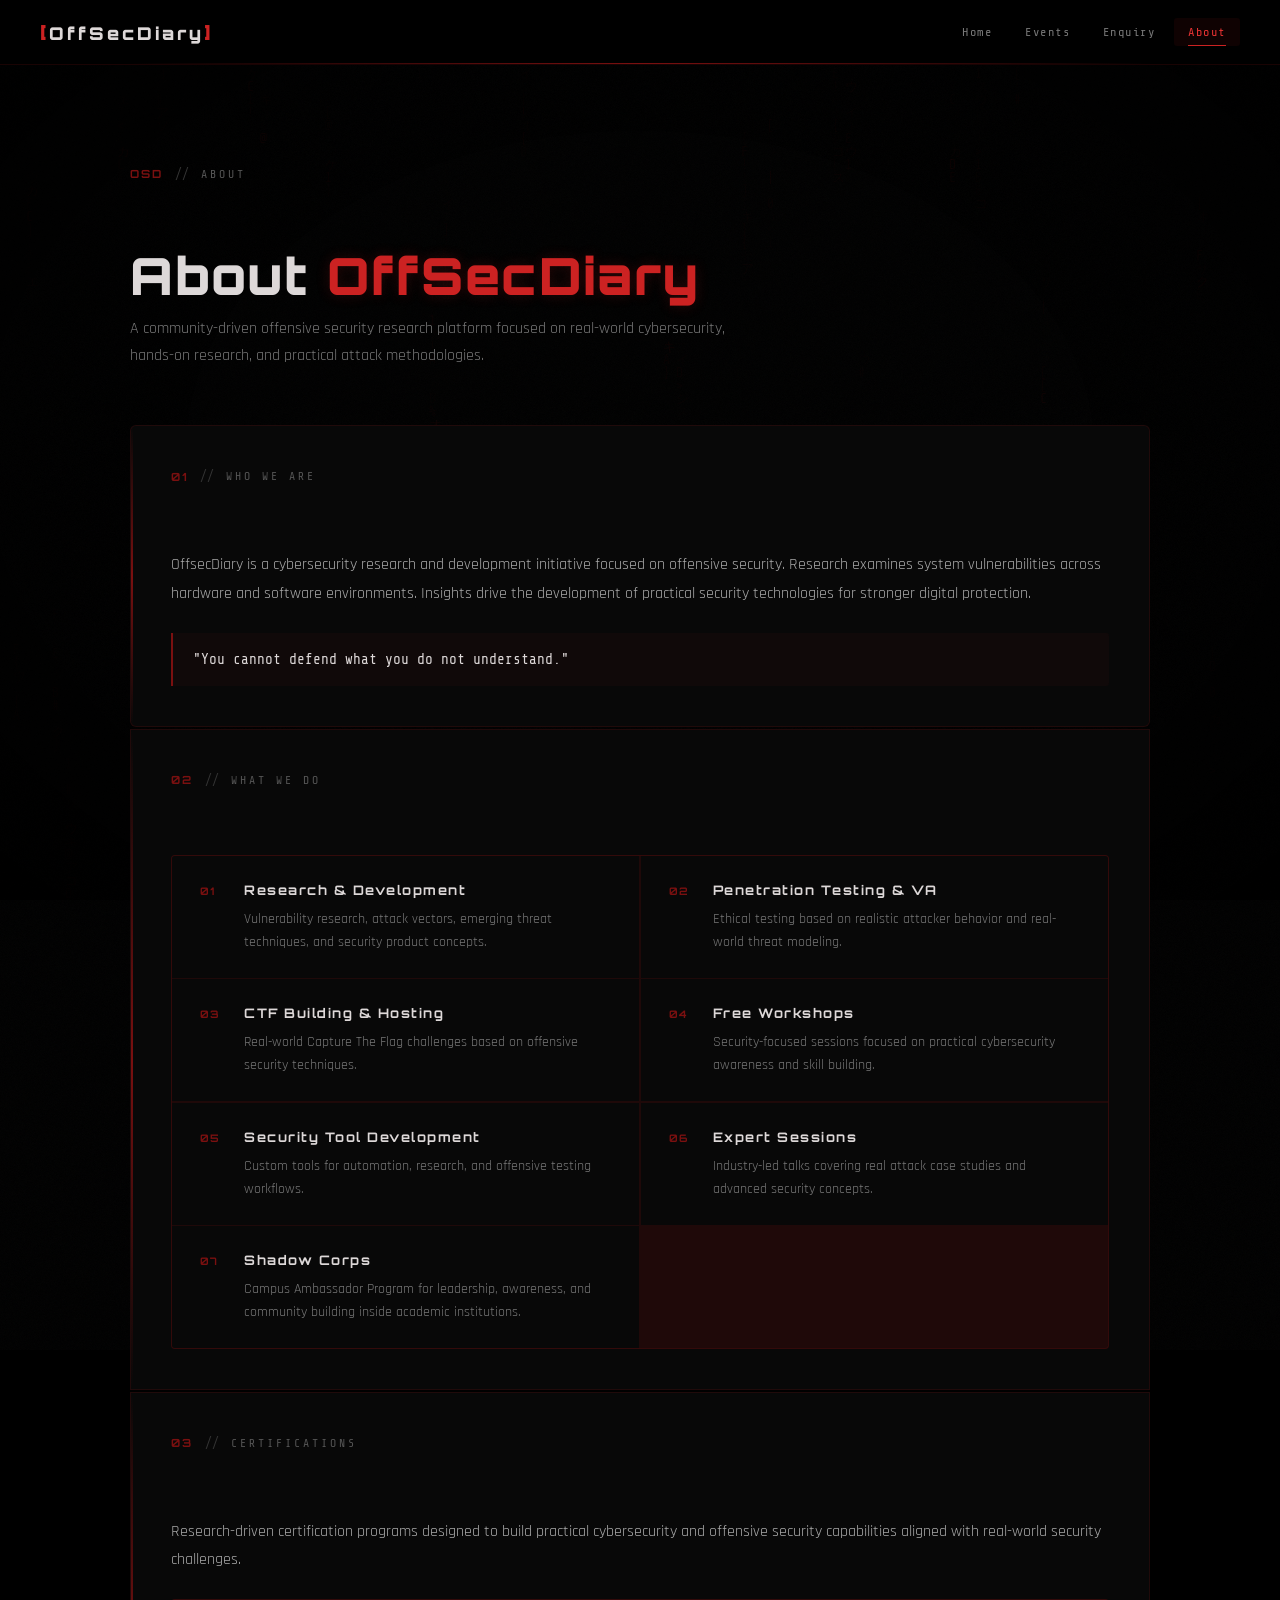
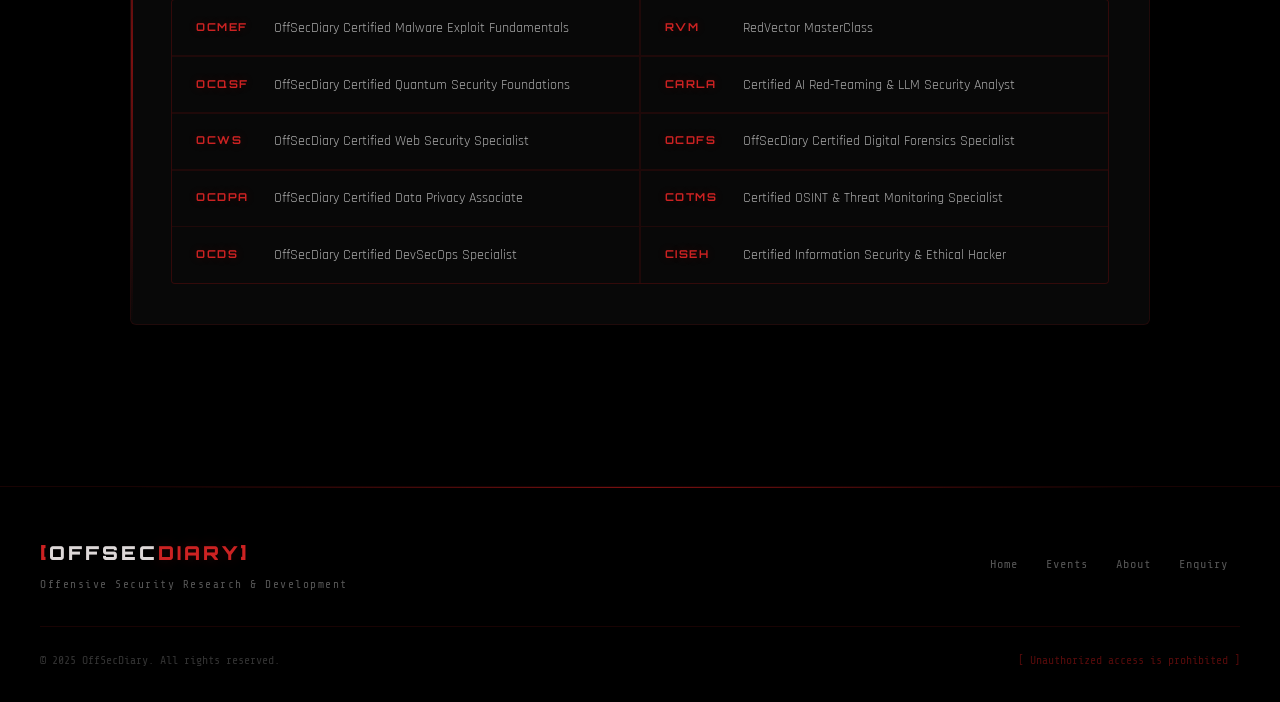
==== commit 84b14c30: "Changes and Updates" ====
--- a/html/about.html
+++ b/html/about.html
@@ -58,8 +58,9 @@
           <span class="slab-t">WHO WE ARE</span>
         </div>
         <div class="about-block-body">
-          <p>OffSecDiary is built by security practitioners for learners who want to understand how attacks work before learning how to defend against them.</p>
-          <p>We do not train tool users — we develop skilled security operators through ethical, research-driven, and experience-based learning.</p>
+          <p>OffsecDiary is a cybersecurity research and development initiative focused on offensive security.
+              Research examines system vulnerabilities across hardware and software environments.
+              Insights drive the development of practical security technologies for stronger digital protection.</p>
           <blockquote class="about-quote">"You cannot defend what you do not understand."</blockquote>
         </div>
       </div>
@@ -77,45 +78,45 @@
             <div class="what-item">
               <span class="what-num">01</span>
               <div>
+                <h4>Research &amp; Development</h4>
+                <p>Vulnerability research, attack vectors, emerging threat techniques, and security product concepts.</p>
+              </div>
+            </div>
+
+            <div class="what-item">
+              <span class="what-num">02</span>
+              <div>
+                <h4>Penetration Testing &amp; VA</h4>
+                <p>Ethical testing based on realistic attacker behavior and real-world threat modeling.</p>
+              </div>
+            </div>
+
+            <div class="what-item">
+              <span class="what-num">03</span>
+              <div>
                 <h4>CTF Building &amp; Hosting</h4>
                 <p>Real-world Capture The Flag challenges based on offensive security techniques.</p>
               </div>
             </div>
 
-            <div class="what-item">
+            <!--<div class="what-item">
               <span class="what-num">02</span>
               <div>
                 <h4>Offensive Security Training</h4>
                 <p>1 month fundamentals, 3 month practical exploitation, 6 month advanced offensive security &amp; research.</p>
               </div>
-            </div>
-
-            <div class="what-item">
-              <span class="what-num">03</span>
-              <div>
-                <h4>Research &amp; Development</h4>
-                <p>Vulnerability research, attack vectors, emerging threat techniques, and security product concepts.</p>
-              </div>
-            </div>
+            </div>-->
 
             <div class="what-item">
               <span class="what-num">04</span>
               <div>
                 <h4>Free Workshops</h4>
-                <p>Community-driven sessions focused on practical cybersecurity awareness and skill building.</p>
+                <p>Security-focused sessions focused on practical cybersecurity awareness and skill building.</p>
               </div>
             </div>
 
             <div class="what-item">
               <span class="what-num">05</span>
-              <div>
-                <h4>Penetration Testing &amp; VA</h4>
-                <p>Ethical testing based on realistic attacker behavior and real-world threat modeling.</p>
-              </div>
-            </div>
-
-            <div class="what-item">
-              <span class="what-num">06</span>
               <div>
                 <h4>Security Tool Development</h4>
                 <p>Custom tools for automation, research, and offensive testing workflows.</p>
@@ -123,7 +124,7 @@
             </div>
 
             <div class="what-item">
-              <span class="what-num">07</span>
+              <span class="what-num">06</span>
               <div>
                 <h4>Expert Sessions</h4>
                 <p>Industry-led talks covering real attack case studies and advanced security concepts.</p>
@@ -131,7 +132,7 @@
             </div>
 
             <div class="what-item">
-              <span class="what-num">08</span>
+              <span class="what-num">07</span>
               <div>
                 <h4>Shadow Corps</h4>
                 <p>Campus Ambassador Program for leadership, awareness, and community building inside academic institutions.</p>
@@ -208,7 +209,7 @@
       </div>
 
       <!-- ===== 04 TEAM ===== -->
-      <div class="about-block" data-reveal>
+      <!--<div class="about-block" data-reveal>
         <div class="sec-label">
           <span class="slab-n">04</span>
           <span class="slab-slash">//</span>
@@ -439,6 +440,7 @@
 
         </div>
       </div>
+      -->
 
     </div>
   </main>
@@ -456,7 +458,7 @@
           <a href="events.html">Events</a>
           <a href="about.html">About</a>
           <a href="enquiry.html">Enquiry</a>
-          <a href="achievements.html">Achievements</a>
+          <!--<a href="achievements.html">Achievements</a>-->
         </nav>
       </div>
       <div class="footer-bottom">
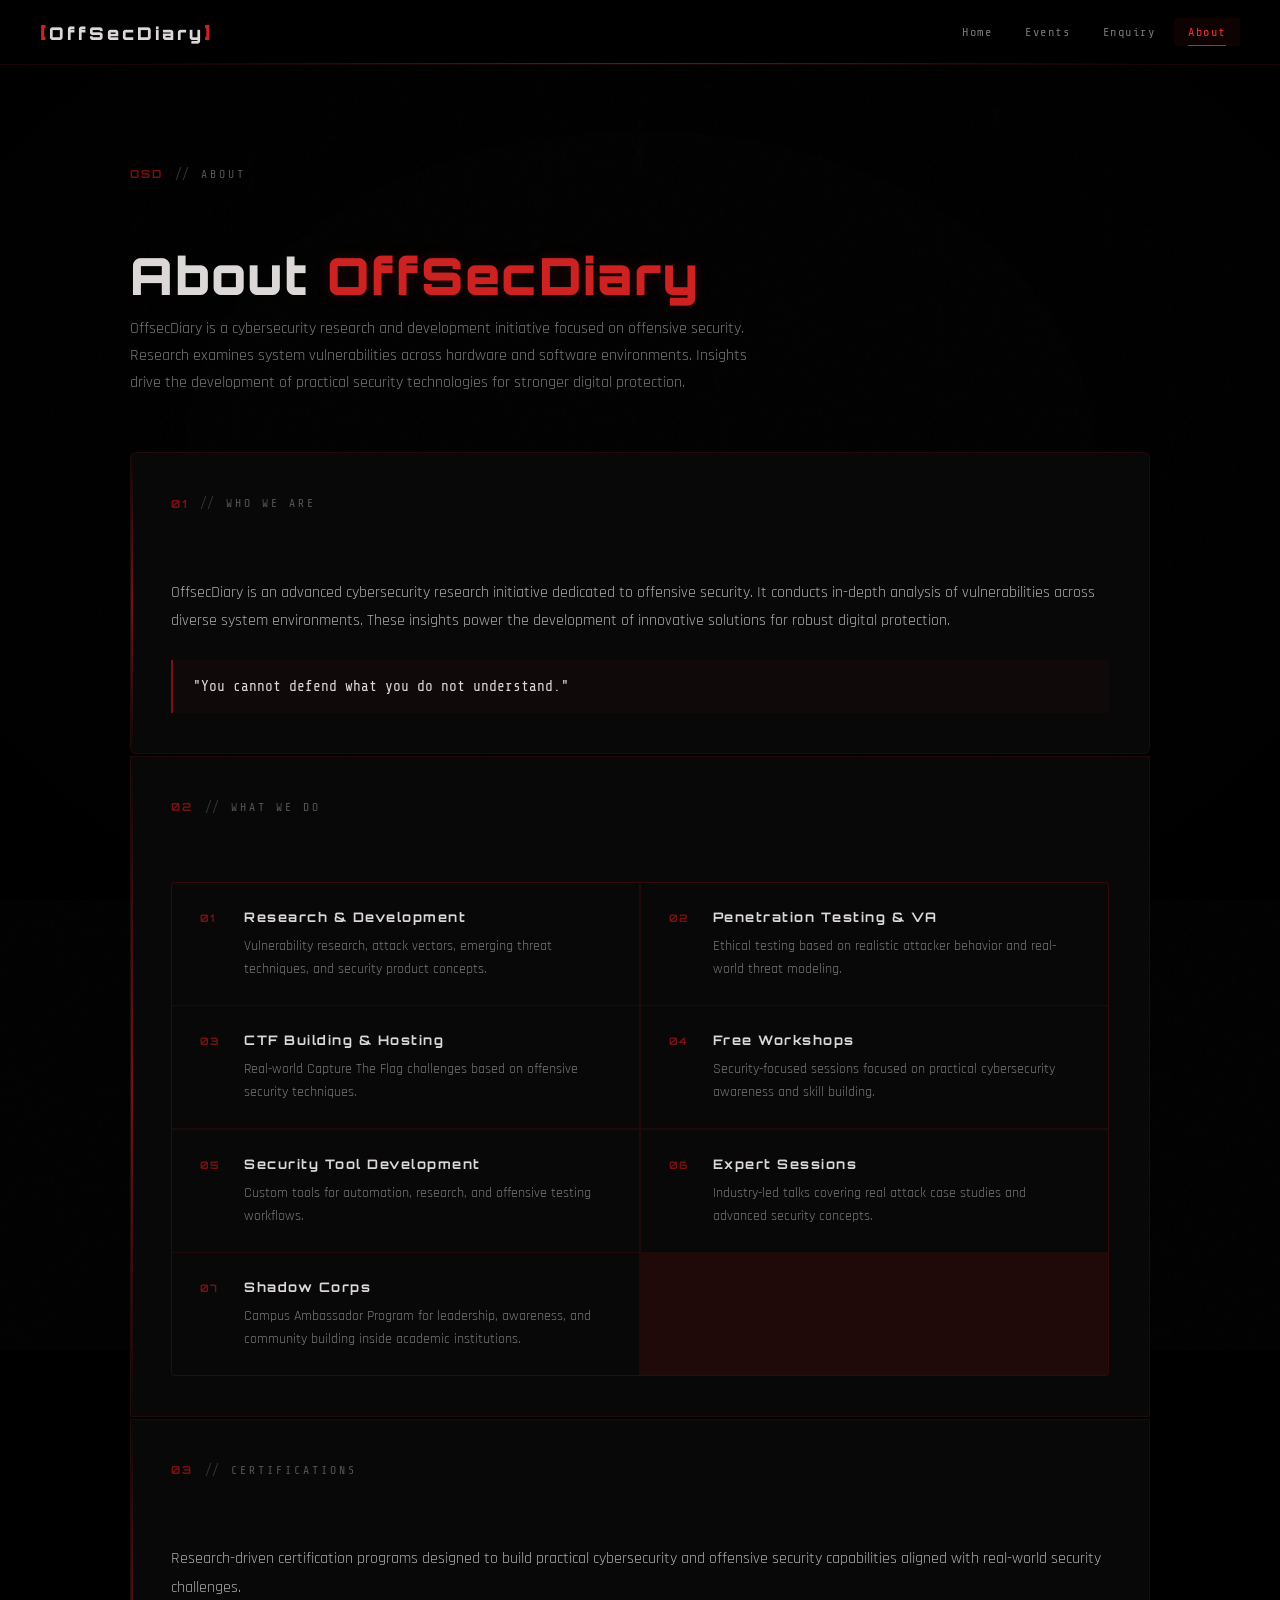
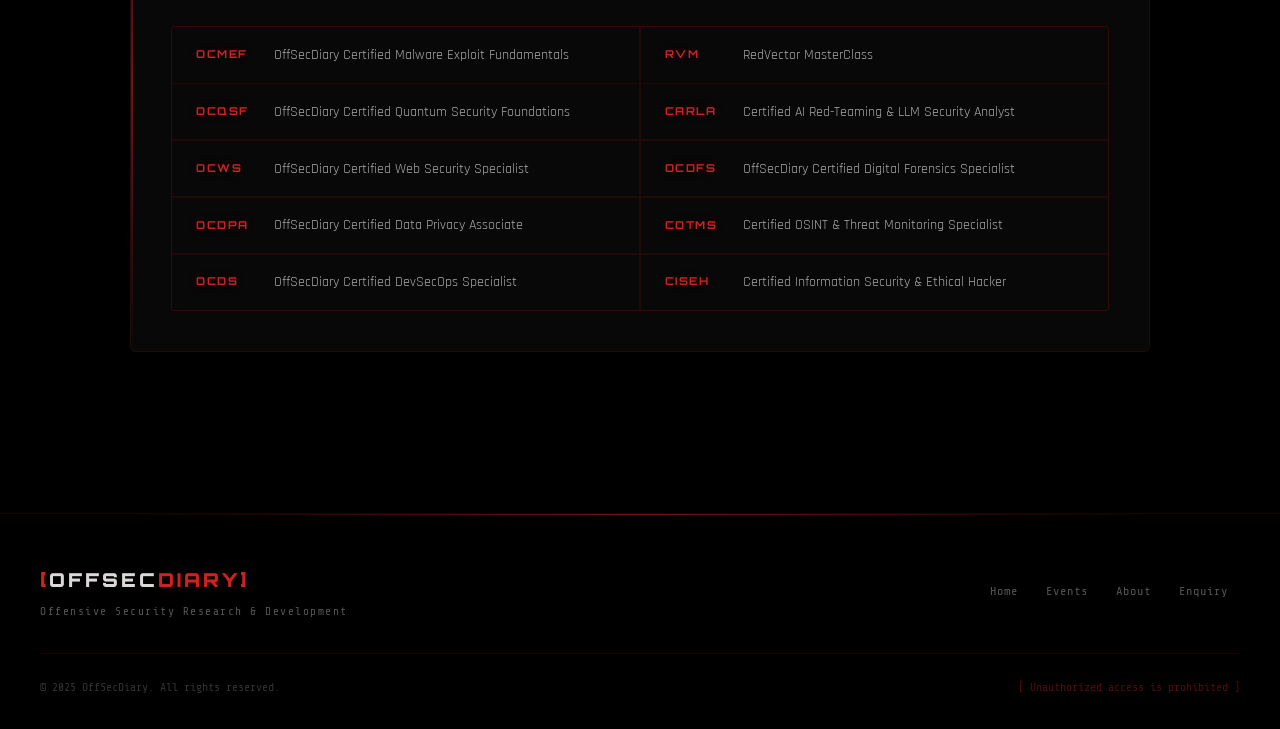
==== commit 0208aa73: "About Page Updated" ====
--- a/html/about.html
+++ b/html/about.html
@@ -47,7 +47,9 @@
           <span class="slab-t">ABOUT</span>
         </div>
         <h1 class="page-title">About <span class="t-red">OffSecDiary</span></h1>
-        <p class="page-sub">A community-driven offensive security research platform focused on real-world cybersecurity, hands-on research, and practical attack methodologies.</p>
+        <p class="page-sub">OffsecDiary is a cybersecurity research and development initiative focused on offensive security.
+                            Research examines system vulnerabilities across hardware and software environments.
+                            Insights drive the development of practical security technologies for stronger digital protection.</p>
       </div>
 
       <!-- ===== 01 WHO WE ARE ===== -->
@@ -58,9 +60,9 @@
           <span class="slab-t">WHO WE ARE</span>
         </div>
         <div class="about-block-body">
-          <p>OffsecDiary is a cybersecurity research and development initiative focused on offensive security.
-              Research examines system vulnerabilities across hardware and software environments.
-              Insights drive the development of practical security technologies for stronger digital protection.</p>
+          <p>OffsecDiary is an advanced cybersecurity research initiative dedicated to offensive security.
+            It conducts in-depth analysis of vulnerabilities across diverse system environments.
+            These insights power the development of innovative solutions for robust digital protection.</p>
           <blockquote class="about-quote">"You cannot defend what you do not understand."</blockquote>
         </div>
       </div>
